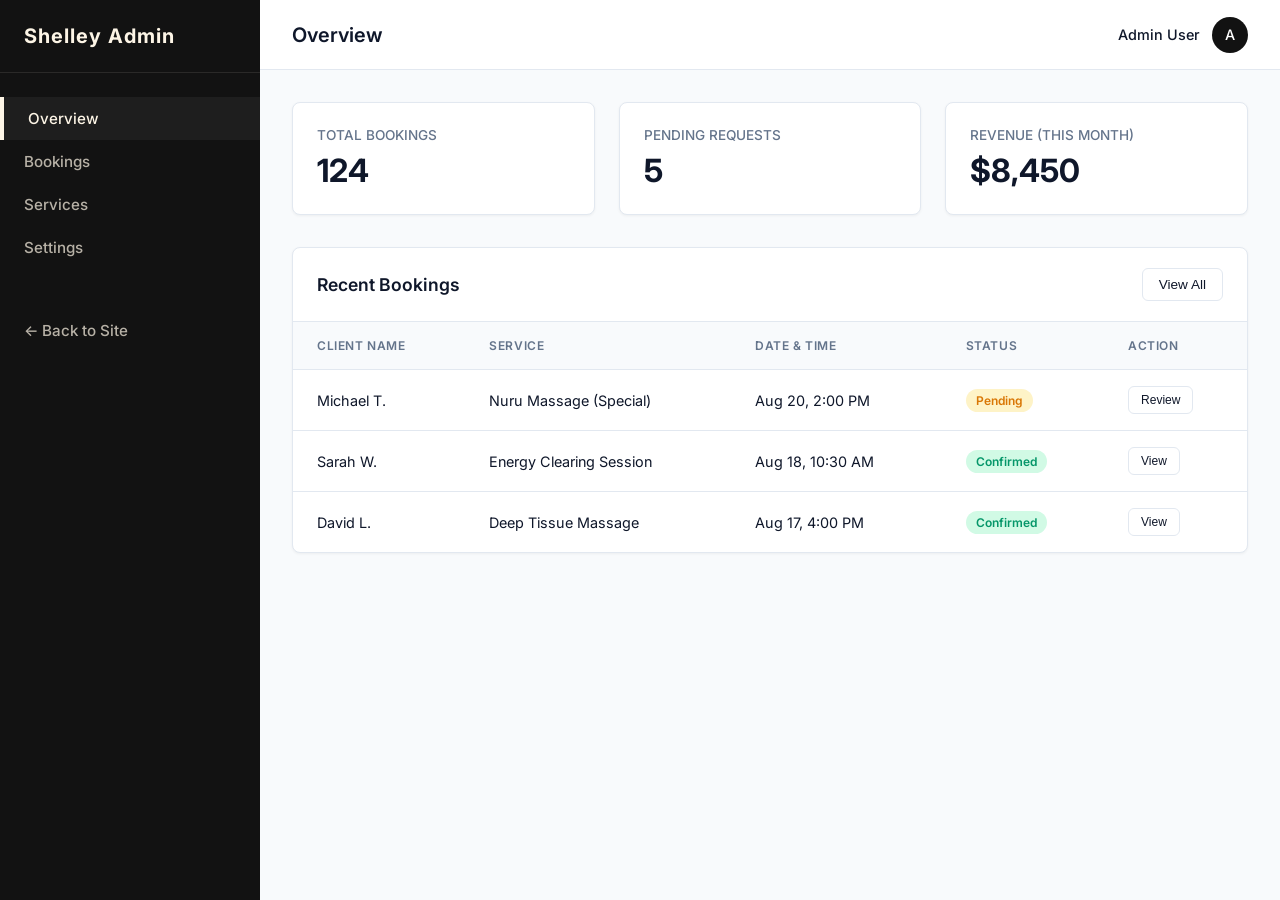
==== admin/index.html @ 5269db2e "Add admin dashboard mockup" ====
<!DOCTYPE html>
<html lang="en">
<head>
  <meta charset="UTF-8">
  <meta name="viewport" content="width=device-width, initial-scale=1.0">
  <title>Shelley Admin Dashboard</title>
  <link rel="stylesheet" href="css/admin.css">
</head>
<body>

  <!-- SIDEBAR -->
  <aside class="sidebar">
    <div class="sidebar-header">
      Shelley Admin
    </div>
    <nav class="sidebar-nav">
      <div class="nav-item active" data-target="dashboard-view">Overview</div>
      <div class="nav-item" data-target="bookings-view">Bookings</div>
      <div class="nav-item" data-target="services-view">Services</div>
      <div class="nav-item" data-target="settings-view">Settings</div>
      <div style="margin-top: 40px;" class="nav-item" onclick="window.location.href='../index.html'">← Back to Site</div>
    </nav>
  </aside>

  <!-- MAIN WRAPPER -->
  <main class="main-wrapper">
    <header class="topbar">
      <h1 class="topbar-title" id="page-title">Overview</h1>
      <div class="user-profile">
        <span>Admin User</span>
        <div class="avatar">A</div>
      </div>
    </header>

    <div class="content-area">
      
      <!-- DASHBOARD VIEW -->
      <section id="dashboard-view" class="view-section active">
        <div class="stats-grid">
          <div class="stat-card">
            <h3>Total Bookings</h3>
            <div class="value">124</div>
          </div>
          <div class="stat-card">
            <h3>Pending Requests</h3>
            <div class="value">5</div>
          </div>
          <div class="stat-card">
            <h3>Revenue (This Month)</h3>
            <div class="value">$8,450</div>
          </div>
        </div>

        <div class="table-container">
          <div class="table-header">
            <h2>Recent Bookings</h2>
            <button class="btn btn-outline" onclick="document.querySelector('[data-target=\'bookings-view\']').click()">View All</button>
          </div>
          <table>
            <thead>
              <tr>
                <th>Client Name</th>
                <th>Service</th>
                <th>Date & Time</th>
                <th>Status</th>
                <th>Action</th>
              </tr>
            </thead>
            <tbody>
              <tr>
                <td>Michael T.</td>
                <td>Nuru Massage (Special)</td>
                <td>Aug 20, 2:00 PM</td>
                <td><span class="badge pending">Pending</span></td>
                <td><button class="btn btn-sm btn-outline">Review</button></td>
              </tr>
              <tr>
                <td>Sarah W.</td>
                <td>Energy Clearing Session</td>
                <td>Aug 18, 10:30 AM</td>
                <td><span class="badge confirmed">Confirmed</span></td>
                <td><button class="btn btn-sm btn-outline">View</button></td>
              </tr>
              <tr>
                <td>David L.</td>
                <td>Deep Tissue Massage</td>
                <td>Aug 17, 4:00 PM</td>
                <td><span class="badge confirmed">Confirmed</span></td>
                <td><button class="btn btn-sm btn-outline">View</button></td>
              </tr>
            </tbody>
          </table>
        </div>
      </section>

      <!-- BOOKINGS VIEW -->
      <section id="bookings-view" class="view-section">
        <div class="table-container">
          <div class="table-header">
            <h2>All Bookings</h2>
            <button class="btn btn-primary">Add Manual Booking</button>
          </div>
          <table>
            <thead>
              <tr>
                <th>ID</th>
                <th>Client Name</th>
                <th>Service</th>
                <th>Date & Time</th>
                <th>Status</th>
                <th>Action</th>
              </tr>
            </thead>
            <tbody id="bookings-table-body">
              <!-- JS Populated -->
            </tbody>
          </table>
        </div>
      </section>

      <!-- SERVICES VIEW -->
      <section id="services-view" class="view-section">
        <div class="table-container">
          <div class="table-header">
            <h2>Manage Services</h2>
            <button class="btn btn-primary">Add New Service</button>
          </div>
          <table>
            <thead>
              <tr>
                <th>Service Name</th>
                <th>Price</th>
                <th>Duration</th>
                <th>Status</th>
                <th>Action</th>
              </tr>
            </thead>
            <tbody id="services-table-body">
              <!-- JS Populated -->
            </tbody>
          </table>
        </div>
      </section>

      <!-- SETTINGS VIEW -->
      <section id="settings-view" class="view-section">
        <div class="table-container" style="padding: 32px; max-width: 600px;">
          <h2 style="margin-bottom: 24px;">Website Settings</h2>
          <div style="margin-bottom: 16px;">
            <label style="display:block; margin-bottom:8px; font-weight:500; font-size:0.9rem;">Contact Email</label>
            <input type="email" value="shelleyamber05@gmail.com" style="width:100%; padding:10px; border:1px solid #E2E8F0; border-radius:6px;">
          </div>
          <div style="margin-bottom: 16px;">
            <label style="display:block; margin-bottom:8px; font-weight:500; font-size:0.9rem;">Deposit Amount ($)</label>
            <input type="number" value="100" style="width:100%; padding:10px; border:1px solid #E2E8F0; border-radius:6px;">
          </div>
          <button class="btn btn-primary" style="margin-top: 16px;">Save Changes</button>
        </div>
      </section>

    </div>
  </main>

  <script src="js/admin.js"></script>
</body>
</html>
---- admin/css/admin.css ----
/* ============================================================
   ADMIN DASHBOARD DESIGN TOKENS
============================================================ */
@import url('https://fonts.googleapis.com/css2?family=Inter:wght@400;500;600;700&display=swap');

:root {
  --admin-bg: #F8FAFC;
  --sidebar-bg: #121212;
  --sidebar-text: #FDF5E6;
  --sidebar-hover: #1E1E1E;
  --card-bg: #FFFFFF;
  --text-main: #0F172A;
  --text-muted: #64748B;
  --border-color: #E2E8F0;
  --accent-color: #3B82F6;
  --accent-hover: #2563EB;
  --success-color: #10B981;
  --danger-color: #EF4444;
  --font-admin: 'Inter', sans-serif;
  --transition: all 0.2s ease-in-out;
}

* {
  margin: 0;
  padding: 0;
  box-sizing: border-box;
}

body {
  font-family: var(--font-admin);
  background-color: var(--admin-bg);
  color: var(--text-main);
  display: flex;
  height: 100vh;
  overflow: hidden;
}

/* ============================================================
   SIDEBAR
============================================================ */
.sidebar {
  width: 260px;
  background-color: var(--sidebar-bg);
  color: var(--sidebar-text);
  display: flex;
  flex-direction: column;
  flex-shrink: 0;
}

.sidebar-header {
  padding: 24px;
  font-size: 1.25rem;
  font-weight: 700;
  letter-spacing: 0.05em;
  border-bottom: 1px solid rgba(253, 245, 230, 0.1);
}

.sidebar-nav {
  padding: 24px 0;
  flex: 1;
}

.nav-item {
  display: flex;
  align-items: center;
  padding: 12px 24px;
  color: rgba(253, 245, 230, 0.7);
  text-decoration: none;
  font-size: 0.95rem;
  font-weight: 500;
  transition: var(--transition);
  cursor: pointer;
}

.nav-item:hover, .nav-item.active {
  background-color: var(--sidebar-hover);
  color: var(--sidebar-text);
  border-left: 4px solid var(--sidebar-text);
}

/* ============================================================
   MAIN CONTENT
============================================================ */
.main-wrapper {
  flex: 1;
  display: flex;
  flex-direction: column;
  overflow: hidden;
}

.topbar {
  height: 70px;
  background-color: var(--card-bg);
  border-bottom: 1px solid var(--border-color);
  display: flex;
  align-items: center;
  justify-content: space-between;
  padding: 0 32px;
  flex-shrink: 0;
}

.topbar-title {
  font-size: 1.25rem;
  font-weight: 600;
}

.user-profile {
  display: flex;
  align-items: center;
  gap: 12px;
  font-weight: 500;
  font-size: 0.9rem;
}

.avatar {
  width: 36px;
  height: 36px;
  background-color: var(--sidebar-bg);
  color: #fff;
  border-radius: 50%;
  display: flex;
  align-items: center;
  justify-content: center;
}

.content-area {
  flex: 1;
  padding: 32px;
  overflow-y: auto;
}

/* ============================================================
   CARDS & GRIDS
============================================================ */
.stats-grid {
  display: grid;
  grid-template-columns: repeat(auto-fit, minmax(240px, 1fr));
  gap: 24px;
  margin-bottom: 32px;
}

.stat-card {
  background: var(--card-bg);
  padding: 24px;
  border-radius: 8px;
  border: 1px solid var(--border-color);
  box-shadow: 0 1px 3px rgba(0,0,0,0.05);
}

.stat-card h3 {
  color: var(--text-muted);
  font-size: 0.85rem;
  font-weight: 500;
  text-transform: uppercase;
  margin-bottom: 8px;
}

.stat-card .value {
  font-size: 2rem;
  font-weight: 700;
  color: var(--text-main);
}

/* ============================================================
   TABLES
============================================================ */
.table-container {
  background: var(--card-bg);
  border-radius: 8px;
  border: 1px solid var(--border-color);
  box-shadow: 0 1px 3px rgba(0,0,0,0.05);
  overflow: hidden;
}

.table-header {
  padding: 20px 24px;
  border-bottom: 1px solid var(--border-color);
  display: flex;
  justify-content: space-between;
  align-items: center;
}

.table-header h2 {
  font-size: 1.1rem;
  font-weight: 600;
}

table {
  width: 100%;
  border-collapse: collapse;
}

th, td {
  padding: 16px 24px;
  text-align: left;
  border-bottom: 1px solid var(--border-color);
  font-size: 0.9rem;
}

th {
  background-color: #F8FAFC;
  font-weight: 600;
  color: var(--text-muted);
  text-transform: uppercase;
  font-size: 0.75rem;
  letter-spacing: 0.05em;
}

tr:last-child td {
  border-bottom: none;
}

.badge {
  padding: 4px 10px;
  border-radius: 999px;
  font-size: 0.75rem;
  font-weight: 600;
  display: inline-block;
}

.badge.pending {
  background-color: #FEF3C7;
  color: #D97706;
}

.badge.confirmed {
  background-color: #D1FAE5;
  color: #059669;
}

.badge.cancelled {
  background-color: #FEE2E2;
  color: #DC2626;
}

/* ============================================================
   BUTTONS
============================================================ */
.btn {
  padding: 8px 16px;
  border-radius: 6px;
  font-size: 0.85rem;
  font-weight: 500;
  cursor: pointer;
  border: none;
  transition: var(--transition);
}

.btn-primary {
  background-color: var(--sidebar-bg);
  color: #fff;
}

.btn-primary:hover {
  background-color: var(--sidebar-hover);
}

.btn-sm {
  padding: 6px 12px;
  font-size: 0.75rem;
}

.btn-outline {
  background-color: transparent;
  border: 1px solid var(--border-color);
  color: var(--text-main);
}

.btn-outline:hover {
  background-color: var(--admin-bg);
}

/* ============================================================
   VIEWS (SPA LOGIC)
============================================================ */
.view-section {
  display: none;
  animation: fadeIn 0.3s ease;
}

.view-section.active {
  display: block;
}

@keyframes fadeIn {
  from { opacity: 0; transform: translateY(10px); }
  to { opacity: 1; transform: translateY(0); }
}
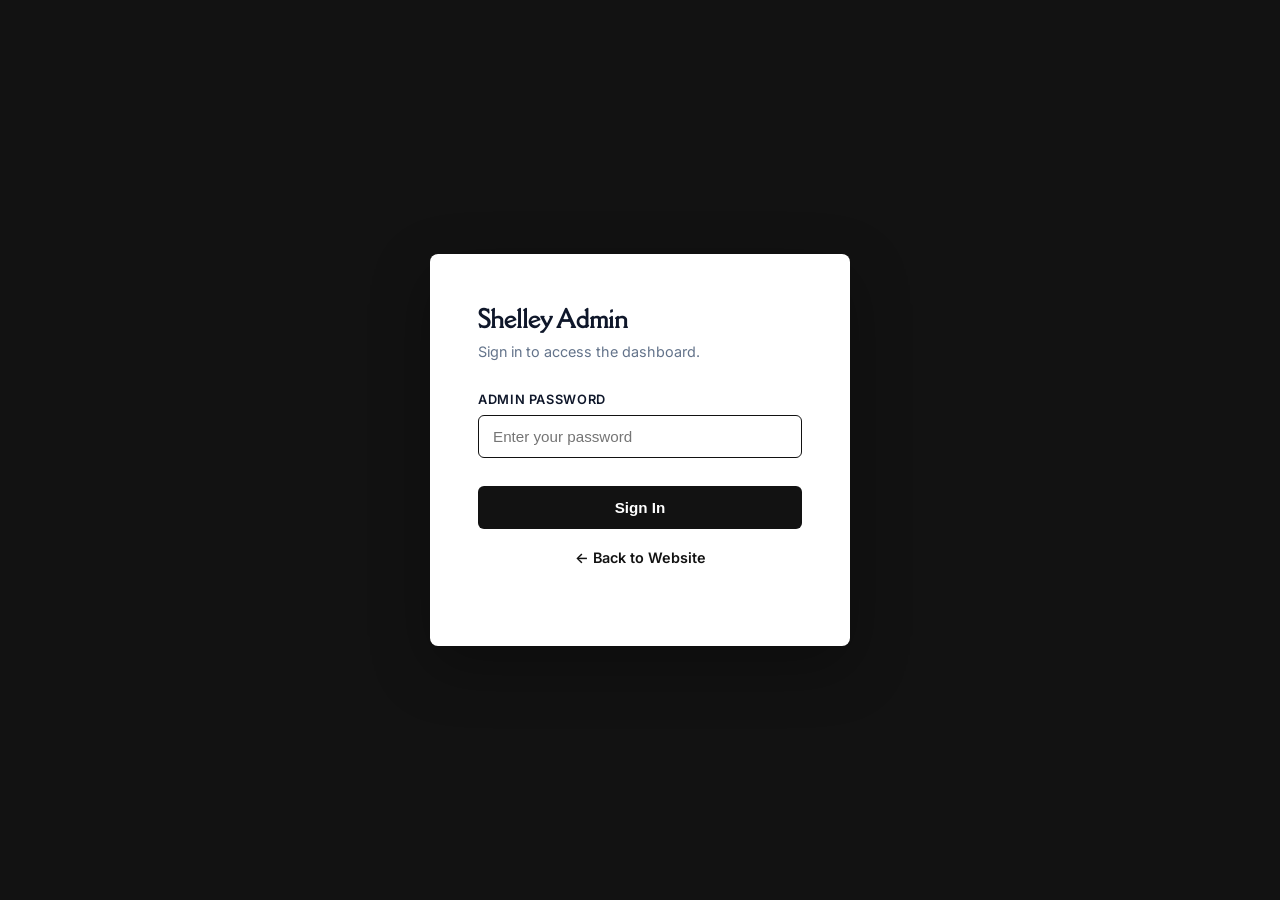
==== commit b3b6a93f: "Add full PHP backend integration (SQLite, REST APIs, Auth)" ====
--- a/admin/index.html
+++ b/admin/index.html
@@ -19,6 +19,7 @@
       <div class="nav-item" data-target="services-view">Services</div>
       <div class="nav-item" data-target="settings-view">Settings</div>
       <div style="margin-top: 40px;" class="nav-item" onclick="window.location.href='../index.html'">← Back to Site</div>
+      <div class="nav-item" style="color:var(--danger-color);" onclick="logout()">Logout</div>
     </nav>
   </aside>
 
@@ -39,15 +40,15 @@
         <div class="stats-grid">
           <div class="stat-card">
             <h3>Total Bookings</h3>
-            <div class="value">124</div>
+            <div class="value">0</div>
           </div>
           <div class="stat-card">
             <h3>Pending Requests</h3>
-            <div class="value">5</div>
+            <div class="value">0</div>
           </div>
           <div class="stat-card">
             <h3>Revenue (This Month)</h3>
-            <div class="value">$8,450</div>
+            <div class="value">$0</div>
           </div>
         </div>
 
@@ -67,27 +68,6 @@
               </tr>
             </thead>
             <tbody>
-              <tr>
-                <td>Michael T.</td>
-                <td>Nuru Massage (Special)</td>
-                <td>Aug 20, 2:00 PM</td>
-                <td><span class="badge pending">Pending</span></td>
-                <td><button class="btn btn-sm btn-outline">Review</button></td>
-              </tr>
-              <tr>
-                <td>Sarah W.</td>
-                <td>Energy Clearing Session</td>
-                <td>Aug 18, 10:30 AM</td>
-                <td><span class="badge confirmed">Confirmed</span></td>
-                <td><button class="btn btn-sm btn-outline">View</button></td>
-              </tr>
-              <tr>
-                <td>David L.</td>
-                <td>Deep Tissue Massage</td>
-                <td>Aug 17, 4:00 PM</td>
-                <td><span class="badge confirmed">Confirmed</span></td>
-                <td><button class="btn btn-sm btn-outline">View</button></td>
-              </tr>
             </tbody>
           </table>
         </div>
@@ -98,7 +78,6 @@
         <div class="table-container">
           <div class="table-header">
             <h2>All Bookings</h2>
-            <button class="btn btn-primary">Add Manual Booking</button>
           </div>
           <table>
             <thead>
@@ -123,7 +102,6 @@
         <div class="table-container">
           <div class="table-header">
             <h2>Manage Services</h2>
-            <button class="btn btn-primary">Add New Service</button>
           </div>
           <table>
             <thead>
@@ -148,13 +126,13 @@
           <h2 style="margin-bottom: 24px;">Website Settings</h2>
           <div style="margin-bottom: 16px;">
             <label style="display:block; margin-bottom:8px; font-weight:500; font-size:0.9rem;">Contact Email</label>
-            <input type="email" value="shelleyamber05@gmail.com" style="width:100%; padding:10px; border:1px solid #E2E8F0; border-radius:6px;">
+            <input type="email" id="set-email" style="width:100%; padding:10px; border:1px solid #E2E8F0; border-radius:6px;">
           </div>
           <div style="margin-bottom: 16px;">
             <label style="display:block; margin-bottom:8px; font-weight:500; font-size:0.9rem;">Deposit Amount ($)</label>
-            <input type="number" value="100" style="width:100%; padding:10px; border:1px solid #E2E8F0; border-radius:6px;">
+            <input type="number" id="set-deposit" style="width:100%; padding:10px; border:1px solid #E2E8F0; border-radius:6px;">
           </div>
-          <button class="btn btn-primary" style="margin-top: 16px;">Save Changes</button>
+          <button class="btn btn-primary" id="save-settings-btn" style="margin-top: 16px;">Save Changes</button>
         </div>
       </section>
 
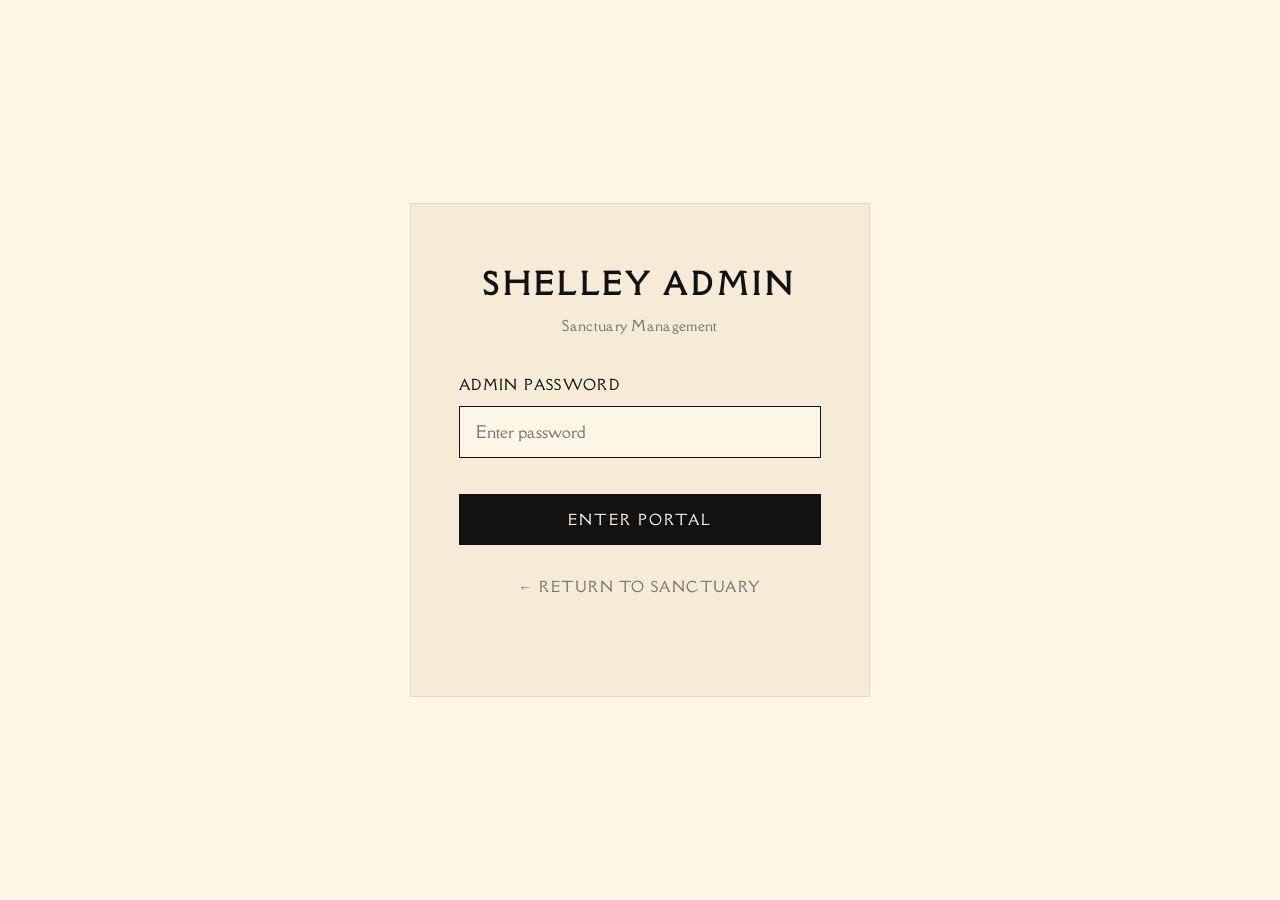
==== commit 1553163f: "Fix bugs: payment field, add modals, approve/decline buttons, nav links" ====
--- a/admin/index.html
+++ b/admin/index.html
@@ -17,6 +17,7 @@
       <div class="nav-item active" data-target="dashboard-view">Overview</div>
       <div class="nav-item" data-target="bookings-view">Bookings</div>
       <div class="nav-item" data-target="services-view">Services</div>
+      <div class="nav-item" data-target="payments-view">Payments</div>
       <div class="nav-item" data-target="settings-view">Settings</div>
       <div style="margin-top: 40px;" class="nav-item" onclick="window.location.href='../index.html'">← Back to Site</div>
       <div class="nav-item" style="color:var(--danger-color);" onclick="logout()">Logout</div>
@@ -64,7 +65,6 @@
                 <th>Service</th>
                 <th>Date & Time</th>
                 <th>Status</th>
-                <th>Action</th>
               </tr>
             </thead>
             <tbody>
@@ -86,6 +86,7 @@
                 <th>Client Name</th>
                 <th>Service</th>
                 <th>Date & Time</th>
+                <th>Proof</th>
                 <th>Status</th>
                 <th>Action</th>
               </tr>
@@ -102,6 +103,7 @@
         <div class="table-container">
           <div class="table-header">
             <h2>Manage Services</h2>
+            <button class="btn btn-primary" onclick="openServiceModal()">Add New Service</button>
           </div>
           <table>
             <thead>
@@ -114,6 +116,30 @@
               </tr>
             </thead>
             <tbody id="services-table-body">
+              <!-- JS Populated -->
+            </tbody>
+          </table>
+        </div>
+      </section>
+
+      <!-- PAYMENTS VIEW -->
+      <section id="payments-view" class="view-section">
+        <div class="table-container">
+          <div class="table-header">
+            <h2>Payment Methods</h2>
+            <button class="btn btn-primary" onclick="openPaymentModal()">Add Payment Method</button>
+          </div>
+          <table>
+            <thead>
+              <tr>
+                <th>Method Name</th>
+                <th>Details (Tag/Address)</th>
+                <th>Bank Details</th>
+                <th>Status</th>
+                <th>Action</th>
+              </tr>
+            </thead>
+            <tbody id="payments-table-body">
               <!-- JS Populated -->
             </tbody>
           </table>
@@ -139,6 +165,56 @@
     </div>
   </main>
 
+  <!-- MODALS -->
+  <style>
+    .modal-overlay { display: none; position: fixed; top: 0; left: 0; width: 100%; height: 100%; background: rgba(0,0,0,0.7); z-index: 1000; justify-content: center; align-items: center; }
+    .modal-overlay.active { display: flex; }
+    .modal-box { background: var(--color-milk); padding: 32px; width: 100%; max-width: 500px; border: 1px solid rgba(0,0,0,0.1); max-height: 90vh; overflow-y: auto; }
+    .modal-box h2 { font-family: var(--font-heading); margin-bottom: 24px; text-transform: uppercase; font-size: 1.2rem; }
+    .form-group { margin-bottom: 16px; }
+    .form-group label { display: block; margin-bottom: 6px; font-size: 0.85rem; text-transform: uppercase; letter-spacing: 0.05em; }
+    .modal-actions { display: flex; gap: 12px; margin-top: 24px; justify-content: flex-end; }
+  </style>
+
+  <!-- Service Modal -->
+  <div class="modal-overlay" id="service-modal">
+    <div class="modal-box">
+      <h2 id="service-modal-title">Add Service</h2>
+      <form id="service-form">
+        <input type="hidden" id="service-id">
+        <div class="form-group"><label>Name</label><input type="text" id="service-name" required></div>
+        <div class="form-group"><label>Description</label><input type="text" id="service-desc"></div>
+        <div class="form-group"><label>Price ($)</label><input type="number" step="0.01" id="service-price" required></div>
+        <div class="form-group"><label>Duration (min)</label><input type="number" id="service-duration" value="60"></div>
+        <div class="modal-actions">
+          <button type="button" class="btn btn-outline" onclick="closeModals()">Cancel</button>
+          <button type="submit" class="btn btn-primary">Save Service</button>
+        </div>
+      </form>
+    </div>
+  </div>
+
+  <!-- Payment Modal -->
+  <div class="modal-overlay" id="payment-modal">
+    <div class="modal-box">
+      <h2 id="payment-modal-title">Add Payment Method</h2>
+      <form id="payment-form">
+        <input type="hidden" id="payment-id">
+        <div class="form-group"><label>Method Name (e.g. Chime)</label><input type="text" id="payment-name" required></div>
+        <div class="form-group"><label>Details / Username / Tag</label><input type="text" id="payment-details"></div>
+        <div style="margin:24px 0; border-top:1px dashed #ccc; padding-top:16px;"><small style="color:var(--color-gray)">Bank details (Optional, for bank transfers)</small></div>
+        <div class="form-group"><label>Bank Name</label><input type="text" id="payment-bank"></div>
+        <div class="form-group"><label>Account Name</label><input type="text" id="payment-acc-name"></div>
+        <div class="form-group"><label>Account Number</label><input type="text" id="payment-acc-num"></div>
+        <div class="form-group"><label>Routing Number</label><input type="text" id="payment-routing"></div>
+        <div class="modal-actions">
+          <button type="button" class="btn btn-outline" onclick="closeModals()">Cancel</button>
+          <button type="submit" class="btn btn-primary">Save Payment</button>
+        </div>
+      </form>
+    </div>
+  </div>
+
   <script src="js/admin.js"></script>
 </body>
 </html>
--- a/admin/css/admin.css
+++ b/admin/css/admin.css
@@ -1,23 +1,19 @@
 /* ============================================================
-   ADMIN DASHBOARD DESIGN TOKENS
-============================================================ */
-@import url('https://fonts.googleapis.com/css2?family=Inter:wght@400;500;600;700&display=swap');
+   ADMIN DASHBOARD — SHELLEY BRAND THEME
+============================================================ */
+@import url('https://fonts.googleapis.com/css2?family=Della+Respira&display=swap');
 
 :root {
-  --admin-bg: #F8FAFC;
-  --sidebar-bg: #121212;
-  --sidebar-text: #FDF5E6;
-  --sidebar-hover: #1E1E1E;
-  --card-bg: #FFFFFF;
-  --text-main: #0F172A;
-  --text-muted: #64748B;
-  --border-color: #E2E8F0;
-  --accent-color: #3B82F6;
-  --accent-hover: #2563EB;
-  --success-color: #10B981;
-  --danger-color: #EF4444;
-  --font-admin: 'Inter', sans-serif;
-  --transition: all 0.2s ease-in-out;
+  --color-milk:        #FDF5E6;
+  --color-milk-dark:   #F5EBD7;
+  --color-milk-deep:   #EDE0CC;
+  --color-black:       #121212;
+  --color-black-light: #1E1E1E;
+  --color-gray:        #757575;
+  --color-gray-light:  #BDBDBD;
+  --font-heading:      'Della Respira', Georgia, serif;
+  --font-body:         'Della Respira', Georgia, serif;
+  --transition:        all 0.3s ease;
 }
 
 * {
@@ -27,12 +23,13 @@
 }
 
 body {
-  font-family: var(--font-admin);
-  background-color: var(--admin-bg);
-  color: var(--text-main);
+  font-family: var(--font-body);
+  background-color: var(--color-milk);
+  color: var(--color-black);
   display: flex;
   height: 100vh;
   overflow: hidden;
+  letter-spacing: 0.02em;
 }
 
 /* ============================================================
@@ -40,19 +37,21 @@
 ============================================================ */
 .sidebar {
   width: 260px;
-  background-color: var(--sidebar-bg);
-  color: var(--sidebar-text);
+  background-color: var(--color-black);
+  color: var(--color-milk);
   display: flex;
   flex-direction: column;
   flex-shrink: 0;
 }
 
 .sidebar-header {
-  padding: 24px;
-  font-size: 1.25rem;
-  font-weight: 700;
-  letter-spacing: 0.05em;
+  padding: 32px 24px;
+  font-family: var(--font-heading);
+  font-size: 1.4rem;
+  letter-spacing: 0.15em;
+  text-transform: uppercase;
   border-bottom: 1px solid rgba(253, 245, 230, 0.1);
+  text-align: center;
 }
 
 .sidebar-nav {
@@ -63,19 +62,21 @@
 .nav-item {
   display: flex;
   align-items: center;
-  padding: 12px 24px;
-  color: rgba(253, 245, 230, 0.7);
+  padding: 16px 32px;
+  color: rgba(253, 245, 230, 0.6);
   text-decoration: none;
-  font-size: 0.95rem;
-  font-weight: 500;
+  font-size: 0.9rem;
+  text-transform: uppercase;
+  letter-spacing: 0.1em;
   transition: var(--transition);
   cursor: pointer;
+  border-left: 2px solid transparent;
 }
 
 .nav-item:hover, .nav-item.active {
-  background-color: var(--sidebar-hover);
-  color: var(--sidebar-text);
-  border-left: 4px solid var(--sidebar-text);
+  background-color: var(--color-black-light);
+  color: var(--color-milk);
+  border-left-color: var(--color-milk);
 }
 
 /* ============================================================
@@ -89,44 +90,49 @@
 }
 
 .topbar {
-  height: 70px;
-  background-color: var(--card-bg);
-  border-bottom: 1px solid var(--border-color);
+  height: 85px;
+  background-color: var(--color-milk-dark);
+  border-bottom: 1px solid rgba(0, 0, 0, 0.05);
   display: flex;
   align-items: center;
   justify-content: space-between;
-  padding: 0 32px;
+  padding: 0 40px;
   flex-shrink: 0;
 }
 
 .topbar-title {
-  font-size: 1.25rem;
-  font-weight: 600;
+  font-family: var(--font-heading);
+  font-size: 1.4rem;
+  letter-spacing: 0.1em;
+  text-transform: uppercase;
 }
 
 .user-profile {
   display: flex;
   align-items: center;
   gap: 12px;
-  font-weight: 500;
   font-size: 0.9rem;
+  letter-spacing: 0.05em;
+  text-transform: uppercase;
 }
 
 .avatar {
-  width: 36px;
-  height: 36px;
-  background-color: var(--sidebar-bg);
-  color: #fff;
+  width: 40px;
+  height: 40px;
+  background-color: var(--color-black);
+  color: var(--color-milk);
   border-radius: 50%;
   display: flex;
   align-items: center;
   justify-content: center;
+  font-family: var(--font-heading);
 }
 
 .content-area {
   flex: 1;
-  padding: 32px;
+  padding: 40px;
   overflow-y: auto;
+  background-color: var(--color-milk);
 }
 
 /* ============================================================
@@ -134,55 +140,55 @@
 ============================================================ */
 .stats-grid {
   display: grid;
-  grid-template-columns: repeat(auto-fit, minmax(240px, 1fr));
+  grid-template-columns: repeat(auto-fit, minmax(280px, 1fr));
   gap: 24px;
-  margin-bottom: 32px;
+  margin-bottom: 40px;
 }
 
 .stat-card {
-  background: var(--card-bg);
-  padding: 24px;
-  border-radius: 8px;
-  border: 1px solid var(--border-color);
-  box-shadow: 0 1px 3px rgba(0,0,0,0.05);
+  background: var(--color-milk-dark);
+  padding: 32px;
+  border: 1px solid rgba(0,0,0,0.05);
+  text-align: center;
 }
 
 .stat-card h3 {
-  color: var(--text-muted);
-  font-size: 0.85rem;
-  font-weight: 500;
-  text-transform: uppercase;
-  margin-bottom: 8px;
+  color: var(--color-gray);
+  font-size: 0.8rem;
+  text-transform: uppercase;
+  letter-spacing: 0.15em;
+  margin-bottom: 12px;
 }
 
 .stat-card .value {
-  font-size: 2rem;
-  font-weight: 700;
-  color: var(--text-main);
+  font-size: 2.5rem;
+  color: var(--color-black);
+  font-family: var(--font-heading);
 }
 
 /* ============================================================
    TABLES
 ============================================================ */
 .table-container {
-  background: var(--card-bg);
-  border-radius: 8px;
-  border: 1px solid var(--border-color);
-  box-shadow: 0 1px 3px rgba(0,0,0,0.05);
-  overflow: hidden;
+  background: var(--color-milk);
+  border: 1px solid rgba(0,0,0,0.1);
+  margin-bottom: 40px;
 }
 
 .table-header {
-  padding: 20px 24px;
-  border-bottom: 1px solid var(--border-color);
+  padding: 24px 32px;
+  border-bottom: 1px solid rgba(0,0,0,0.1);
   display: flex;
   justify-content: space-between;
   align-items: center;
+  background: var(--color-milk-dark);
 }
 
 .table-header h2 {
-  font-size: 1.1rem;
-  font-weight: 600;
+  font-size: 1.2rem;
+  font-family: var(--font-heading);
+  letter-spacing: 0.1em;
+  text-transform: uppercase;
 }
 
 table {
@@ -191,83 +197,101 @@
 }
 
 th, td {
-  padding: 16px 24px;
+  padding: 20px 32px;
   text-align: left;
-  border-bottom: 1px solid var(--border-color);
-  font-size: 0.9rem;
+  border-bottom: 1px solid rgba(0,0,0,0.05);
+  font-size: 0.95rem;
 }
 
 th {
-  background-color: #F8FAFC;
-  font-weight: 600;
-  color: var(--text-muted);
-  text-transform: uppercase;
+  background-color: var(--color-milk-deep);
+  color: var(--color-black);
+  text-transform: uppercase;
+  font-size: 0.8rem;
+  letter-spacing: 0.1em;
+  font-family: var(--font-heading);
+}
+
+tr:hover td {
+  background-color: rgba(245, 235, 215, 0.3);
+}
+
+.badge {
+  padding: 6px 12px;
   font-size: 0.75rem;
-  letter-spacing: 0.05em;
-}
-
-tr:last-child td {
-  border-bottom: none;
-}
-
-.badge {
-  padding: 4px 10px;
-  border-radius: 999px;
-  font-size: 0.75rem;
-  font-weight: 600;
-  display: inline-block;
-}
-
-.badge.pending {
-  background-color: #FEF3C7;
-  color: #D97706;
-}
-
-.badge.confirmed {
-  background-color: #D1FAE5;
-  color: #059669;
-}
-
-.badge.cancelled {
-  background-color: #FEE2E2;
-  color: #DC2626;
-}
-
-/* ============================================================
-   BUTTONS
+  text-transform: uppercase;
+  letter-spacing: 0.1em;
+  border: 1px solid currentColor;
+}
+
+.badge.pending { color: #b45309; }
+.badge.confirmed { color: #047857; }
+.badge.cancelled { color: #be123c; }
+
+/* ============================================================
+   FORMS & BUTTONS
 ============================================================ */
 .btn {
-  padding: 8px 16px;
-  border-radius: 6px;
-  font-size: 0.85rem;
-  font-weight: 500;
+  padding: 10px 24px;
+  font-size: 0.8rem;
+  font-family: var(--font-heading);
+  text-transform: uppercase;
+  letter-spacing: 0.1em;
   cursor: pointer;
   border: none;
   transition: var(--transition);
+  display: inline-block;
 }
 
 .btn-primary {
-  background-color: var(--sidebar-bg);
-  color: #fff;
+  background-color: var(--color-black);
+  color: var(--color-milk);
 }
 
 .btn-primary:hover {
-  background-color: var(--sidebar-hover);
+  background-color: var(--color-black-light);
 }
 
 .btn-sm {
-  padding: 6px 12px;
+  padding: 8px 16px;
   font-size: 0.75rem;
 }
 
 .btn-outline {
   background-color: transparent;
-  border: 1px solid var(--border-color);
-  color: var(--text-main);
+  border: 1px solid var(--color-black);
+  color: var(--color-black);
 }
 
 .btn-outline:hover {
-  background-color: var(--admin-bg);
+  background-color: var(--color-black);
+  color: var(--color-milk);
+}
+
+select.status-select {
+  padding: 8px 12px;
+  background: var(--color-milk-dark);
+  border: 1px solid rgba(0,0,0,0.2);
+  font-family: var(--font-body);
+  font-size: 0.9rem;
+  outline: none;
+  cursor: pointer;
+}
+
+input {
+  width: 100%;
+  padding: 12px 16px;
+  border: 1px solid rgba(0, 0, 0, 0.2);
+  font-family: var(--font-body);
+  font-size: 1rem;
+  background: var(--color-milk-dark);
+  color: var(--color-black);
+  transition: border-color 0.3s ease;
+  outline: none;
+}
+
+input:focus {
+  border-color: var(--color-black);
 }
 
 /* ============================================================
@@ -275,7 +299,7 @@
 ============================================================ */
 .view-section {
   display: none;
-  animation: fadeIn 0.3s ease;
+  animation: fadeIn 0.4s ease;
 }
 
 .view-section.active {
@@ -283,6 +307,6 @@
 }
 
 @keyframes fadeIn {
-  from { opacity: 0; transform: translateY(10px); }
+  from { opacity: 0; transform: translateY(15px); }
   to { opacity: 1; transform: translateY(0); }
 }
